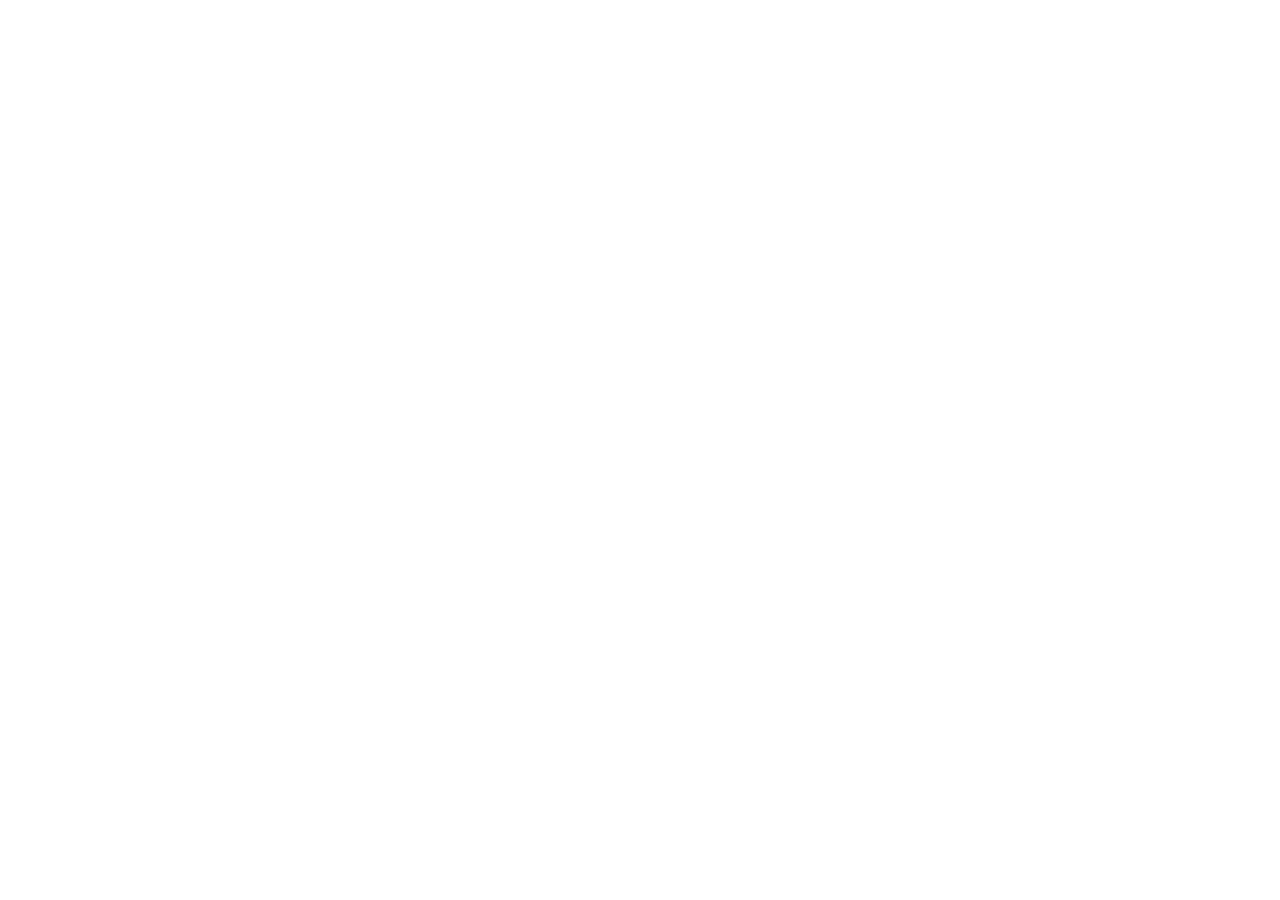
==== index.html @ 5c783e09 "Initial Commit: Create index.html Create index.html  Signed-off-by: Boon Khai Ng <boon.khai.ng@alter" ====
<!DOCTYPE html>
<html lang="en">
<head>
  <meta charset="UTF-8">
  <title>Welcome | Redirecting</title>
  <meta name="robots" content="noindex">
  <script>
    // Wait 1 second, then redirect
    setTimeout(() => {
      window.location.href = "https://ngboonkhai.github.io/web.bit-manipulation-tool";
    }, 1000);
  </script>

   <script async src="https://pagead2.googlesyndication.com/pagead/js/adsbygoogle.js?client=ca-pub-5171079448310757"
     crossorigin="anonymous"></script>


</head>
<body>
  <p>Welcome! Redirecting you to the <a href="https://ngboonkhai.github.io/web.bit-manipulation-tool">Bit Manipulation Tool</a>...</p>
</body>
</html>
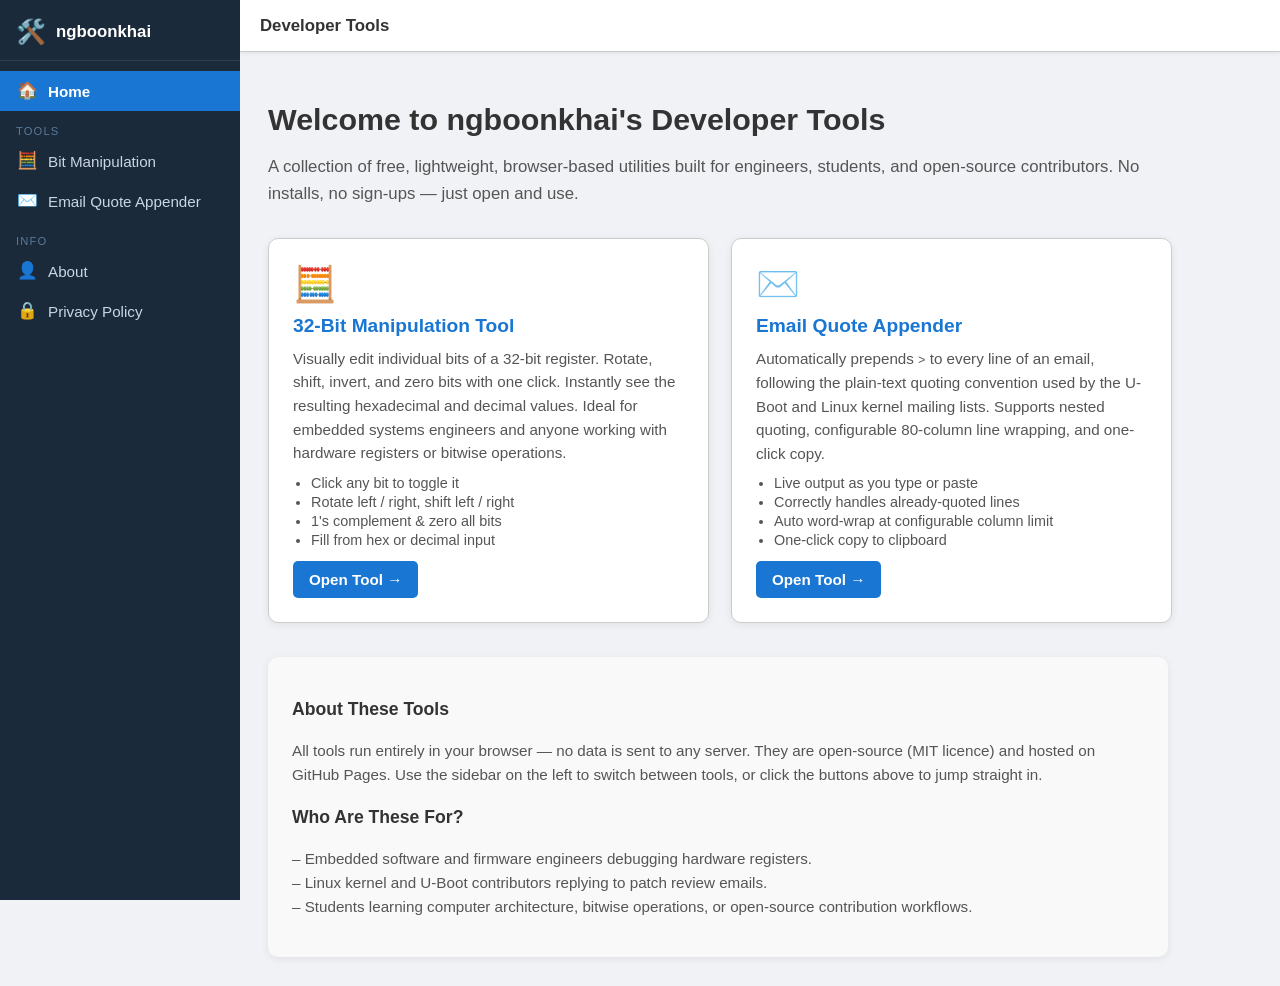
==== commit 10c6c510: "feat: rebuild hub with sidebar nav, submodules, About & Privacy pages - Replace redirect placeholder" ====
--- a/index.html
+++ b/index.html
@@ -1,22 +1,150 @@
+<!--
+  MIT License
+  Copyright (c) 2025 ngboonkhai
+-->
 <!DOCTYPE html>
 <html lang="en">
 <head>
   <meta charset="UTF-8">
-  <title>Welcome | Redirecting</title>
-  <meta name="robots" content="noindex">
-  <script>
-    // Wait 1 second, then redirect
-    setTimeout(() => {
-      window.location.href = "https://ngboonkhai.github.io/web.bit-manipulation-tool";
-    }, 1000);
-  </script>
-
-   <script async src="https://pagead2.googlesyndication.com/pagead/js/adsbygoogle.js?client=ca-pub-5171079448310757"
-     crossorigin="anonymous"></script>
-
-
+  <meta name="viewport" content="width=device-width, initial-scale=1.0">
+  <title>ngboonkhai – Developer Tools</title>
+  <meta name="description" content="Free browser-based developer tools by ngboonkhai — bit manipulation, email quote appender, and more.">
+  <link rel="stylesheet" href="style.css">
+  <script async src="https://pagead2.googlesyndication.com/pagead/js/adsbygoogle.js?client=ca-pub-5171079448310757"
+    crossorigin="anonymous"></script>
 </head>
 <body>
-  <p>Welcome! Redirecting you to the <a href="https://ngboonkhai.github.io/web.bit-manipulation-tool">Bit Manipulation Tool</a>...</p>
+
+  <!-- ── Sidebar ────────────────────────────────────── -->
+  <nav class="sidebar" id="sidebar">
+    <div class="sidebar-header">
+      <span class="sidebar-logo">🛠️</span>
+      <span class="sidebar-title">ngboonkhai</span>
+      <button class="sidebar-close" id="sidebarClose" aria-label="Close menu">✕</button>
+    </div>
+
+    <ul class="nav-list">
+      <li>
+        <a href="#" class="nav-item active" data-view="home">
+          <span class="nav-icon">🏠</span> Home
+        </a>
+      </li>
+      <li class="nav-section-label">Tools</li>
+      <li>
+        <a href="#" class="nav-item" data-view="bit-tool">
+          <span class="nav-icon">🧮</span> Bit Manipulation
+        </a>
+      </li>
+      <li>
+        <a href="#" class="nav-item" data-view="quote-tool">
+          <span class="nav-icon">✉️</span> Email Quote Appender
+        </a>
+      </li>
+      <li class="nav-section-label">Info</li>
+      <li>
+        <a href="about.html" class="nav-item">
+          <span class="nav-icon">👤</span> About
+        </a>
+      </li>
+      <li>
+        <a href="privacy.html" class="nav-item">
+          <span class="nav-icon">🔒</span> Privacy Policy
+        </a>
+      </li>
+    </ul>
+  </nav>
+
+  <!-- ── Overlay (mobile) ───────────────────────────── -->
+  <div class="overlay" id="overlay"></div>
+
+  <!-- ── Main ──────────────────────────────────────── -->
+  <div class="main-wrapper">
+    <header class="topbar">
+      <button class="hamburger" id="hamburger" aria-label="Open menu">☰</button>
+      <span class="topbar-title" id="topbarTitle">Developer Tools</span>
+    </header>
+
+    <!-- Home view -->
+    <main class="content" id="viewHome">
+      <h1>Welcome to ngboonkhai's Developer Tools</h1>
+      <p class="lead">
+        A collection of free, lightweight, browser-based utilities built for
+        engineers, students, and open-source contributors. No installs, no
+        sign-ups — just open and use.
+      </p>
+
+      <div class="tool-cards">
+
+        <div class="tool-card">
+          <div class="tool-card-icon">🧮</div>
+          <h2>32-Bit Manipulation Tool</h2>
+          <p>
+            Visually edit individual bits of a 32-bit register. Rotate, shift,
+            invert, and zero bits with one click. Instantly see the resulting
+            hexadecimal and decimal values. Ideal for embedded systems engineers
+            and anyone working with hardware registers or bitwise operations.
+          </p>
+          <ul>
+            <li>Click any bit to toggle it</li>
+            <li>Rotate left / right, shift left / right</li>
+            <li>1's complement &amp; zero all bits</li>
+            <li>Fill from hex or decimal input</li>
+          </ul>
+          <button class="card-btn" data-view="bit-tool">Open Tool →</button>
+        </div>
+
+        <div class="tool-card">
+          <div class="tool-card-icon">✉️</div>
+          <h2>Email Quote Appender</h2>
+          <p>
+            Automatically prepends <code>&gt;</code> to every line of an email,
+            following the plain-text quoting convention used by the U-Boot and
+            Linux kernel mailing lists. Supports nested quoting, configurable
+            80-column line wrapping, and one-click copy.
+          </p>
+          <ul>
+            <li>Live output as you type or paste</li>
+            <li>Correctly handles already-quoted lines</li>
+            <li>Auto word-wrap at configurable column limit</li>
+            <li>One-click copy to clipboard</li>
+          </ul>
+          <button class="card-btn" data-view="quote-tool">Open Tool →</button>
+        </div>
+
+      </div>
+
+      <div class="tool-info">
+        <h2>About These Tools</h2>
+        <p>
+          All tools run entirely in your browser — no data is sent to any server.
+          They are open-source (MIT licence) and hosted on GitHub Pages.
+          Use the sidebar on the left to switch between tools, or click the
+          buttons above to jump straight in.
+        </p>
+        <h2>Who Are These For?</h2>
+        <p>
+          – Embedded software and firmware engineers debugging hardware registers.<br>
+          – Linux kernel and U-Boot contributors replying to patch review emails.<br>
+          – Students learning computer architecture, bitwise operations, or
+          open-source contribution workflows.
+        </p>
+      </div>
+    </main>
+
+    <!-- Tool iframes (hidden until selected) -->
+    <div class="iframe-view hidden" id="viewBitTool">
+      <iframe src="tools/web.bit-manipulation-tool/index.html"
+              title="32-Bit Manipulation Tool"
+              loading="lazy"></iframe>
+    </div>
+    <div class="iframe-view hidden" id="viewQuoteTool">
+      <iframe src="tools/web.email-quote-appender/index.html"
+              title="Email Quote Appender"
+              loading="lazy"></iframe>
+    </div>
+
+  </div><!-- /.main-wrapper -->
+
+  <script src="script.js"></script>
 </body>
 </html>
--- a/style.css
+++ b/style.css
@@ -0,0 +1,285 @@
+/*
+  MIT License
+  Copyright (c) 2025 ngboonkhai
+*/
+
+:root {
+  --bg-color: #f0f2f5;
+  --text-color: #333;
+  --input-bg: #fff;
+  --input-border: #ccc;
+  --button-bg: #1976d2;
+  --button-hover: #1565c0;
+  --sidebar-bg: #1a2a3a;
+  --sidebar-text: #c9d6e3;
+  --sidebar-hover: #243447;
+  --sidebar-active: #1976d2;
+  --sidebar-width: 240px;
+  --topbar-height: 52px;
+}
+
+*, *::before, *::after { box-sizing: border-box; }
+
+body {
+  margin: 0;
+  font-family: Arial, sans-serif;
+  background-color: var(--bg-color);
+  color: var(--text-color);
+  display: flex;
+}
+
+/* ── Sidebar ─────────────────────────────────────── */
+.sidebar {
+  position: fixed;
+  top: 0; left: 0;
+  width: var(--sidebar-width);
+  height: 100vh;
+  background: var(--sidebar-bg);
+  display: flex;
+  flex-direction: column;
+  z-index: 200;
+  transition: transform 0.25s ease;
+}
+
+.sidebar-header {
+  display: flex;
+  align-items: center;
+  gap: 10px;
+  padding: 18px 16px 14px;
+  border-bottom: 1px solid #2e3f52;
+}
+
+.sidebar-logo { font-size: 1.5em; }
+
+.sidebar-title {
+  color: #fff;
+  font-size: 1.05em;
+  font-weight: bold;
+  flex: 1;
+}
+
+.sidebar-close {
+  display: none;
+  background: none;
+  border: none;
+  color: var(--sidebar-text);
+  font-size: 1.1em;
+  cursor: pointer;
+  padding: 2px 6px;
+}
+
+.nav-list {
+  list-style: none;
+  margin: 10px 0 0;
+  padding: 0;
+  flex: 1;
+  overflow-y: auto;
+}
+
+.nav-section-label {
+  font-size: 0.7em;
+  text-transform: uppercase;
+  letter-spacing: 0.1em;
+  color: #5a7a9a;
+  padding: 14px 16px 4px;
+}
+
+.nav-item {
+  display: flex;
+  align-items: center;
+  gap: 10px;
+  padding: 10px 16px;
+  color: var(--sidebar-text);
+  text-decoration: none;
+  border-radius: 0;
+  font-size: 0.95em;
+  transition: background 0.15s, color 0.15s;
+  cursor: pointer;
+}
+
+.nav-item:hover { background: var(--sidebar-hover); color: #fff; }
+.nav-item.active { background: var(--sidebar-active); color: #fff; font-weight: bold; }
+.nav-icon { font-size: 1.1em; width: 22px; text-align: center; }
+
+/* ── Overlay (mobile) ─────────────────────────────── */
+.overlay {
+  display: none;
+  position: fixed;
+  inset: 0;
+  background: rgba(0,0,0,0.5);
+  z-index: 150;
+}
+.overlay.visible { display: block; }
+
+/* ── Main wrapper ─────────────────────────────────── */
+.main-wrapper {
+  margin-left: var(--sidebar-width);
+  flex: 1;
+  min-height: 100vh;
+  display: flex;
+  flex-direction: column;
+}
+
+/* ── Topbar ───────────────────────────────────────── */
+.topbar {
+  position: sticky;
+  top: 0;
+  height: var(--topbar-height);
+  background: #fff;
+  border-bottom: 1px solid var(--input-border);
+  display: flex;
+  align-items: center;
+  gap: 14px;
+  padding: 0 20px;
+  z-index: 100;
+  box-shadow: 0 1px 4px rgba(0,0,0,0.08);
+}
+
+.hamburger {
+  display: none;
+  background: none;
+  border: none;
+  font-size: 1.4em;
+  cursor: pointer;
+  color: var(--text-color);
+  padding: 4px 6px;
+}
+
+.topbar-title {
+  font-size: 1.05em;
+  font-weight: bold;
+  color: var(--text-color);
+}
+
+/* ── Home content ─────────────────────────────────── */
+.content {
+  padding: 30px 28px;
+  max-width: 960px;
+}
+
+.content h1 {
+  font-size: 1.9em;
+  margin-bottom: 10px;
+}
+
+.lead {
+  font-size: 1.05em;
+  color: #555;
+  margin-bottom: 30px;
+  line-height: 1.6;
+}
+
+.tool-cards {
+  display: grid;
+  grid-template-columns: repeat(auto-fit, minmax(320px, 1fr));
+  gap: 22px;
+  margin-bottom: 34px;
+}
+
+.tool-card {
+  background: #fff;
+  border: 1px solid var(--input-border);
+  border-radius: 10px;
+  padding: 24px;
+  box-shadow: 0 2px 8px rgba(0,0,0,0.07);
+  display: flex;
+  flex-direction: column;
+  gap: 10px;
+}
+
+.tool-card-icon { font-size: 2.2em; }
+
+.tool-card h2 {
+  margin: 0;
+  font-size: 1.2em;
+  color: var(--button-bg);
+}
+
+.tool-card p {
+  margin: 0;
+  font-size: 0.95em;
+  color: #555;
+  line-height: 1.55;
+}
+
+.tool-card ul {
+  margin: 0;
+  padding-left: 18px;
+  font-size: 0.9em;
+  color: #555;
+}
+
+.tool-card ul li { margin-bottom: 3px; }
+
+.card-btn {
+  margin-top: auto;
+  padding: 10px 16px;
+  background: var(--button-bg);
+  color: #fff;
+  border: none;
+  border-radius: 5px;
+  cursor: pointer;
+  font-size: 0.95em;
+  font-weight: bold;
+  transition: background 0.2s;
+  align-self: flex-start;
+}
+
+.card-btn:hover { background: var(--button-hover); }
+
+.tool-info {
+  max-width: 900px;
+  padding: 22px 24px;
+  background: #f9f9f9;
+  border-radius: 10px;
+  line-height: 1.6;
+  box-shadow: 0 2px 8px rgba(0,0,0,0.07);
+}
+
+.tool-info h2 { margin-top: 16px; color: #333; font-size: 1.1em; }
+.tool-info p  { font-size: 0.95em; color: #555; }
+
+/* ── iframe view ──────────────────────────────────── */
+.iframe-view {
+  flex: 1;
+  display: flex;
+  flex-direction: column;
+}
+
+.iframe-view iframe {
+  flex: 1;
+  width: 100%;
+  height: calc(100vh - var(--topbar-height));
+  border: none;
+}
+
+.hidden { display: none !important; }
+
+/* ── About / Privacy shared content ──────────────── */
+.page-content {
+  padding: 30px 28px;
+  max-width: 760px;
+}
+
+.page-content h1 { font-size: 1.8em; margin-bottom: 16px; }
+.page-content h2 { margin-top: 24px; font-size: 1.1em; color: #333; }
+.page-content p, .page-content ul { font-size: 0.97em; color: #555; line-height: 1.65; }
+.page-content ul { padding-left: 20px; }
+.page-content a { color: var(--button-bg); }
+
+/* ── Responsive ───────────────────────────────────── */
+@media (max-width: 768px) {
+  .sidebar {
+    transform: translateX(-100%);
+  }
+  .sidebar.open {
+    transform: translateX(0);
+  }
+  .sidebar-close { display: block; }
+  .main-wrapper  { margin-left: 0; }
+  .hamburger     { display: block; }
+  .content       { padding: 20px 16px; }
+  .content h1    { font-size: 1.5em; }
+  .tool-cards    { grid-template-columns: 1fr; }
+  .page-content  { padding: 20px 16px; }
+}
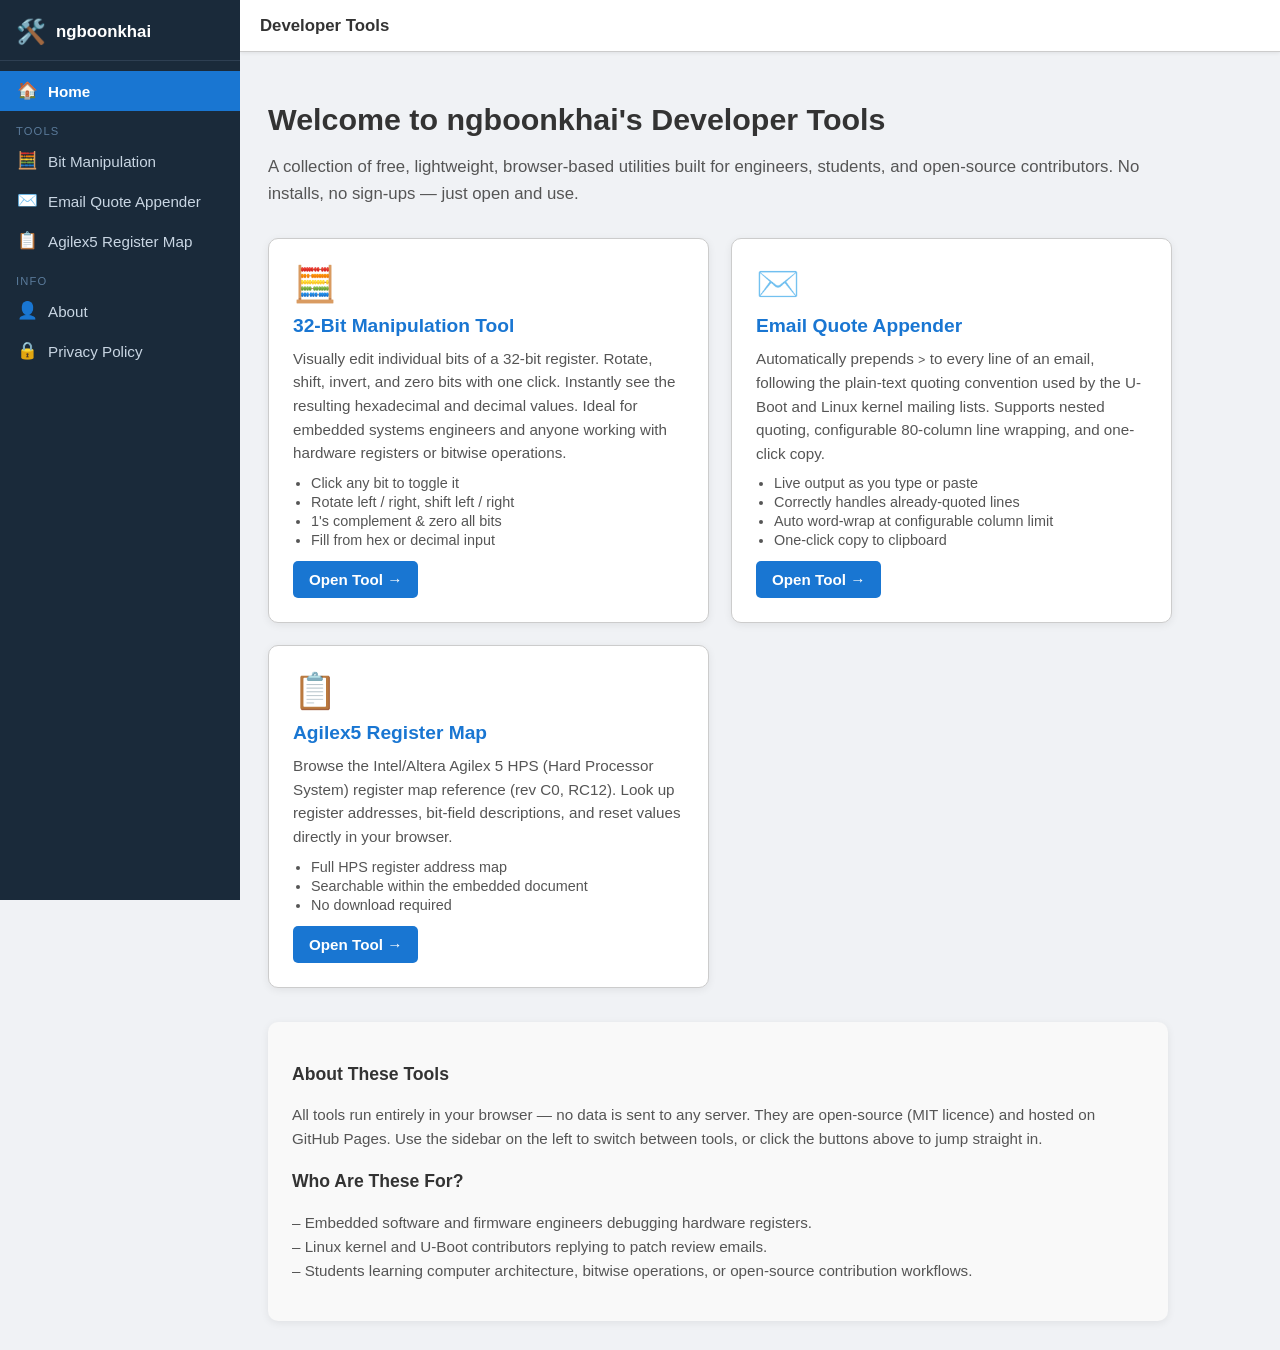
==== commit 8c59d592: "Add Agilex5 Register Map tool to sidebar Add a new sidebar entry and home page card that embeds the " ====
--- a/index.html
+++ b/index.html
@@ -38,6 +38,11 @@
       <li>
         <a href="#" class="nav-item" data-view="quote-tool">
           <span class="nav-icon">✉️</span> Email Quote Appender
+        </a>
+      </li>
+      <li>
+        <a href="#" class="nav-item" data-view="regmap-tool">
+          <span class="nav-icon">📋</span> Agilex5 Register Map
         </a>
       </li>
       <li class="nav-section-label">Info</li>
@@ -111,6 +116,23 @@
           <button class="card-btn" data-view="quote-tool">Open Tool →</button>
         </div>
 
+        <div class="tool-card">
+          <div class="tool-card-icon">📋</div>
+          <h2>Agilex5 Register Map</h2>
+          <p>
+            Browse the Intel/Altera Agilex 5 HPS (Hard Processor System)
+            register map reference (rev C0, RC12). Look up register
+            addresses, bit-field descriptions, and reset values directly in
+            your browser.
+          </p>
+          <ul>
+            <li>Full HPS register address map</li>
+            <li>Searchable within the embedded document</li>
+            <li>No download required</li>
+          </ul>
+          <button class="card-btn" data-view="regmap-tool">Open Tool →</button>
+        </div>
+
       </div>
 
       <div class="tool-info">
@@ -142,6 +164,11 @@
               title="Email Quote Appender"
               loading="lazy"></iframe>
     </div>
+    <div class="iframe-view hidden" id="viewRegmapTool">
+      <iframe src="tools/register_map/Altera/Agilex5/HPS_Reg_Map.AG5.revC0.RC12.html"
+              title="Agilex5 Register Map"
+              loading="lazy"></iframe>
+    </div>
 
   </div><!-- /.main-wrapper -->
 
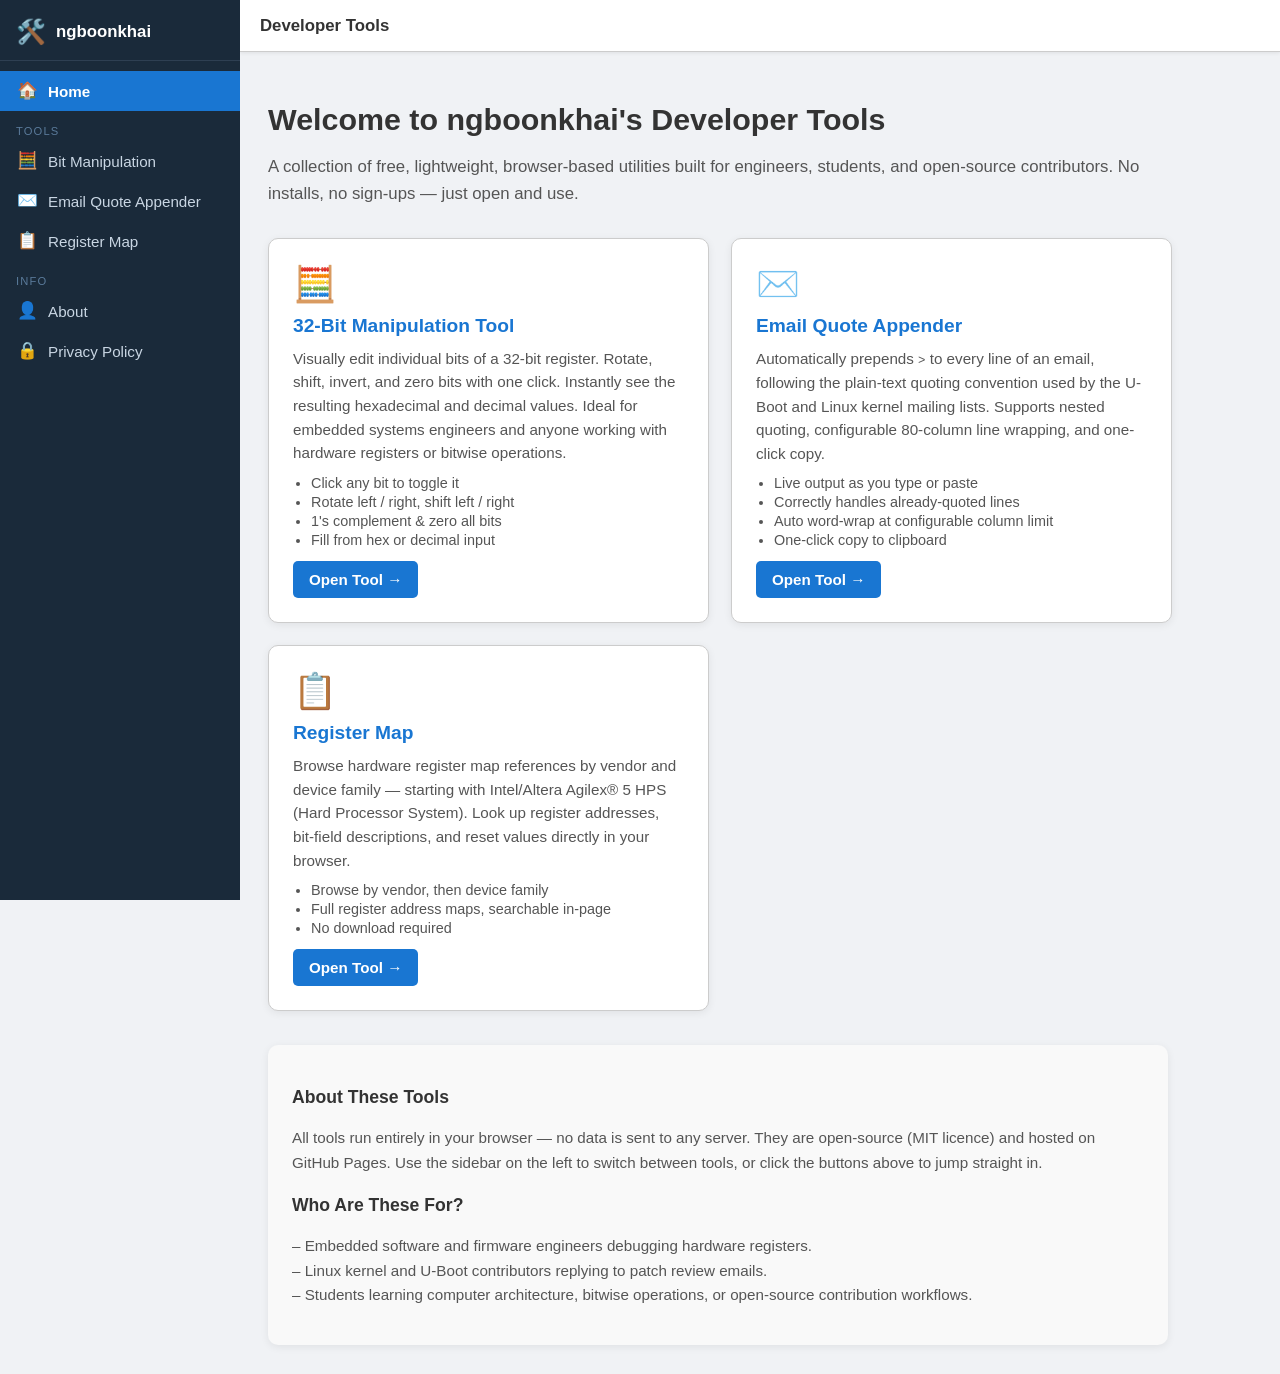
==== commit afb8cb99: "Restructure Register Map into vendor/device browser Replace the single flat "Agilex5 Register Map" l" ====
--- a/index.html
+++ b/index.html
@@ -41,8 +41,8 @@
         </a>
       </li>
       <li>
-        <a href="#" class="nav-item" data-view="regmap-tool">
-          <span class="nav-icon">📋</span> Agilex5 Register Map
+        <a href="#" class="nav-item" data-view="regmap-browse">
+          <span class="nav-icon">📋</span> Register Map
         </a>
       </li>
       <li class="nav-section-label">Info</li>
@@ -118,19 +118,19 @@
 
         <div class="tool-card">
           <div class="tool-card-icon">📋</div>
-          <h2>Agilex5 Register Map</h2>
+          <h2>Register Map</h2>
           <p>
-            Browse the Intel/Altera Agilex 5 HPS (Hard Processor System)
-            register map reference (rev C0, RC12). Look up register
-            addresses, bit-field descriptions, and reset values directly in
-            your browser.
+            Browse hardware register map references by vendor and device
+            family — starting with Intel/Altera Agilex® 5 HPS (Hard Processor
+            System). Look up register addresses, bit-field descriptions, and
+            reset values directly in your browser.
           </p>
           <ul>
-            <li>Full HPS register address map</li>
-            <li>Searchable within the embedded document</li>
+            <li>Browse by vendor, then device family</li>
+            <li>Full register address maps, searchable in-page</li>
             <li>No download required</li>
           </ul>
-          <button class="card-btn" data-view="regmap-tool">Open Tool →</button>
+          <button class="card-btn" data-view="regmap-browse">Open Tool →</button>
         </div>
 
       </div>
@@ -153,6 +153,16 @@
       </div>
     </main>
 
+    <!-- Register Map browse view (vendor → device picker) -->
+    <main class="content hidden" id="viewRegmapBrowse">
+      <nav class="breadcrumb" id="regmapBreadcrumb" aria-label="Breadcrumb"></nav>
+      <h1 id="regmapBrowseTitle">Register Map</h1>
+      <p class="lead" id="regmapBrowseLead">
+        Choose a vendor to browse its available register map references.
+      </p>
+      <div class="tool-cards" id="regmapCards"></div>
+    </main>
+
     <!-- Tool iframes (hidden until selected) -->
     <div class="iframe-view hidden" id="viewBitTool">
       <iframe src="tools/web.bit-manipulation-tool/index.html"
@@ -164,10 +174,13 @@
               title="Email Quote Appender"
               loading="lazy"></iframe>
     </div>
-    <div class="iframe-view hidden" id="viewRegmapTool">
-      <iframe src="tools/register_map/Altera/Agilex5/HPS_Reg_Map.AG5.revC0.RC12.html"
-              title="Agilex5 Register Map"
-              loading="lazy"></iframe>
+    <div class="iframe-view hidden" id="viewRegmapFrame">
+      <div class="iframe-toolbar">
+        <button type="button" class="back-btn" id="regmapBackBtn">← Back to Register Map</button>
+        <a href="#" id="regmapNewTabLink" target="_blank" rel="noopener" class="new-tab-link">Open in new tab ↗</a>
+      </div>
+      <div class="iframe-loading" id="regmapLoading">Loading register map… this file is large and may take a moment.</div>
+      <iframe id="regmapIframe" title="Register Map" loading="eager"></iframe>
     </div>
 
   </div><!-- /.main-wrapper -->
--- a/style.css
+++ b/style.css
@@ -239,11 +239,29 @@
 .tool-info h2 { margin-top: 16px; color: #333; font-size: 1.1em; }
 .tool-info p  { font-size: 0.95em; color: #555; }
 
+/* ── Register Map breadcrumb ──────────────────────── */
+.breadcrumb {
+  font-size: 0.9em;
+  color: #666;
+  margin-bottom: 12px;
+}
+
+.breadcrumb a {
+  color: var(--button-bg);
+  text-decoration: none;
+  cursor: pointer;
+}
+
+.breadcrumb a:hover { text-decoration: underline; }
+
+.breadcrumb .sep { margin: 0 6px; color: #999; }
+
 /* ── iframe view ──────────────────────────────────── */
 .iframe-view {
   flex: 1;
   display: flex;
   flex-direction: column;
+  position: relative;
 }
 
 .iframe-view iframe {
@@ -252,6 +270,48 @@
   height: calc(100vh - var(--topbar-height));
   border: none;
 }
+
+.iframe-toolbar {
+  display: flex;
+  align-items: center;
+  justify-content: space-between;
+  gap: 12px;
+  padding: 8px 16px;
+  background: #f5f5f5;
+  border-bottom: 1px solid var(--input-border);
+}
+
+.back-btn {
+  background: none;
+  border: none;
+  color: var(--button-bg);
+  font-size: 0.95em;
+  font-weight: bold;
+  cursor: pointer;
+  padding: 4px 0;
+}
+
+.back-btn:hover { text-decoration: underline; }
+
+.new-tab-link {
+  font-size: 0.9em;
+  color: var(--button-bg);
+  text-decoration: none;
+}
+
+.new-tab-link:hover { text-decoration: underline; }
+
+.iframe-loading {
+  position: absolute;
+  top: 50%;
+  left: 50%;
+  transform: translate(-50%, -50%);
+  color: #777;
+  font-size: 0.95em;
+  text-align: center;
+  padding: 20px;
+}
+
 
 .hidden { display: none !important; }
 
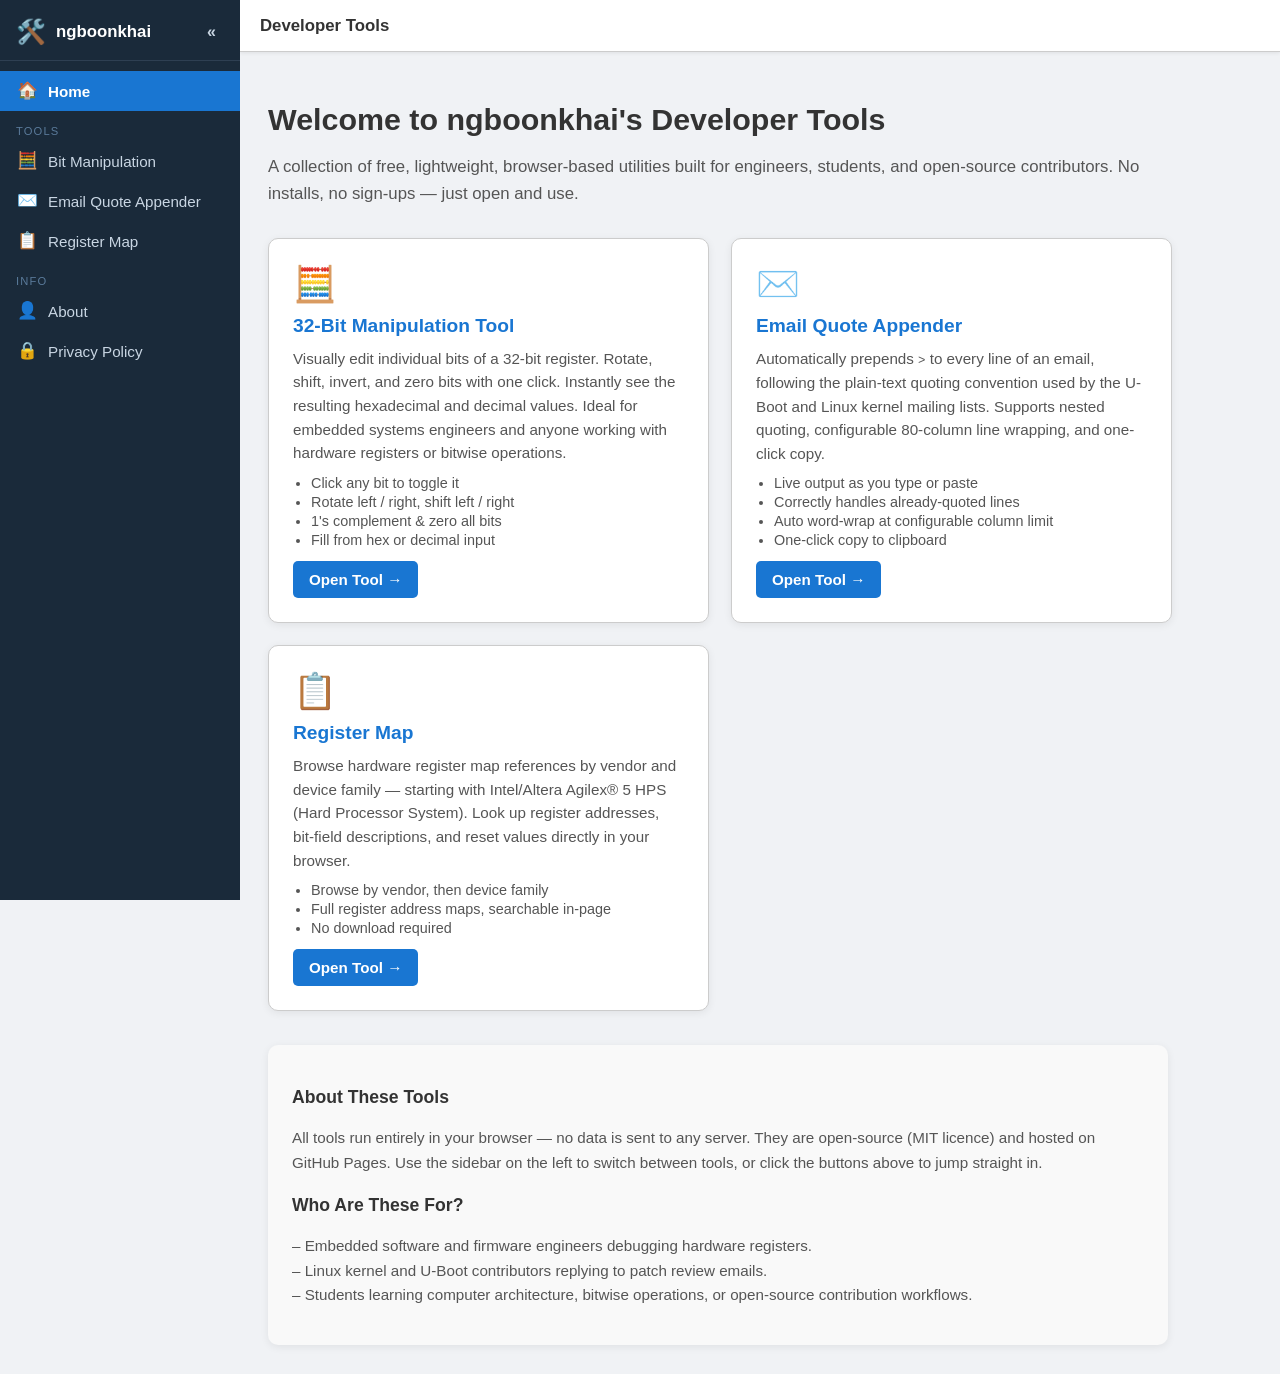
==== commit 60fb92d5: "Add collapsible icons-only sidebar mode Add a «/» collapse button in the sidebar header that shrinks" ====
--- a/index.html
+++ b/index.html
@@ -20,40 +20,41 @@
     <div class="sidebar-header">
       <span class="sidebar-logo">🛠️</span>
       <span class="sidebar-title">ngboonkhai</span>
+      <button class="sidebar-collapse" id="sidebarCollapse" aria-label="Collapse menu" title="Collapse menu">«</button>
       <button class="sidebar-close" id="sidebarClose" aria-label="Close menu">✕</button>
     </div>
 
     <ul class="nav-list">
       <li>
-        <a href="#" class="nav-item active" data-view="home">
-          <span class="nav-icon">🏠</span> Home
+        <a href="#" class="nav-item active" data-view="home" title="Home">
+          <span class="nav-icon">🏠</span><span class="nav-label"> Home</span>
         </a>
       </li>
       <li class="nav-section-label">Tools</li>
       <li>
-        <a href="#" class="nav-item" data-view="bit-tool">
-          <span class="nav-icon">🧮</span> Bit Manipulation
-        </a>
-      </li>
-      <li>
-        <a href="#" class="nav-item" data-view="quote-tool">
-          <span class="nav-icon">✉️</span> Email Quote Appender
-        </a>
-      </li>
-      <li>
-        <a href="#" class="nav-item" data-view="regmap-browse">
-          <span class="nav-icon">📋</span> Register Map
+        <a href="#" class="nav-item" data-view="bit-tool" title="Bit Manipulation">
+          <span class="nav-icon">🧮</span><span class="nav-label"> Bit Manipulation</span>
+        </a>
+      </li>
+      <li>
+        <a href="#" class="nav-item" data-view="quote-tool" title="Email Quote Appender">
+          <span class="nav-icon">✉️</span><span class="nav-label"> Email Quote Appender</span>
+        </a>
+      </li>
+      <li>
+        <a href="#" class="nav-item" data-view="regmap-browse" title="Register Map">
+          <span class="nav-icon">📋</span><span class="nav-label"> Register Map</span>
         </a>
       </li>
       <li class="nav-section-label">Info</li>
       <li>
-        <a href="about.html" class="nav-item">
-          <span class="nav-icon">👤</span> About
-        </a>
-      </li>
-      <li>
-        <a href="privacy.html" class="nav-item">
-          <span class="nav-icon">🔒</span> Privacy Policy
+        <a href="about.html" class="nav-item" title="About">
+          <span class="nav-icon">👤</span><span class="nav-label"> About</span>
+        </a>
+      </li>
+      <li>
+        <a href="privacy.html" class="nav-item" title="Privacy Policy">
+          <span class="nav-icon">🔒</span><span class="nav-label"> Privacy Policy</span>
         </a>
       </li>
     </ul>
@@ -161,6 +162,17 @@
         Choose a vendor to browse its available register map references.
       </p>
       <div class="tool-cards" id="regmapCards"></div>
+      <p class="disclaimer">
+        <strong>Disclaimer:</strong> Register map data shown here is sourced
+        from each vendor's official documentation and is provided as-is for
+        convenience only. We take no responsibility for the accuracy,
+        completeness, or currency of this data — you are solely responsible
+        for verifying it against the official source before relying on it.
+        For the Agilex® 5 HPS register map, the original document is
+        published by Altera at
+        <a href="https://docs.altera.com/v/u/resources/775831/agilextm-5-hps-register-map" target="_blank" rel="noopener">
+          docs.altera.com</a>, where you can also download it directly.
+      </p>
     </main>
 
     <!-- Tool iframes (hidden until selected) -->
@@ -177,6 +189,10 @@
     <div class="iframe-view hidden" id="viewRegmapFrame">
       <div class="iframe-toolbar">
         <button type="button" class="back-btn" id="regmapBackBtn">← Back to Register Map</button>
+        <span class="iframe-toolbar-disclaimer">
+          Data provided as-is, no responsibility taken — see
+          <a href="#" id="regmapSourceLink" target="_blank" rel="noopener">official source</a>.
+        </span>
         <a href="#" id="regmapNewTabLink" target="_blank" rel="noopener" class="new-tab-link">Open in new tab ↗</a>
       </div>
       <div class="iframe-loading" id="regmapLoading">Loading register map… this file is large and may take a moment.</div>
--- a/style.css
+++ b/style.css
@@ -15,6 +15,7 @@
   --sidebar-hover: #243447;
   --sidebar-active: #1976d2;
   --sidebar-width: 240px;
+  --sidebar-collapsed-width: 68px;
   --topbar-height: 52px;
 }
 
@@ -38,7 +39,7 @@
   display: flex;
   flex-direction: column;
   z-index: 200;
-  transition: transform 0.25s ease;
+  transition: transform 0.25s ease, width 0.2s ease;
 }
 
 .sidebar-header {
@@ -67,6 +68,19 @@
   cursor: pointer;
   padding: 2px 6px;
 }
+
+.sidebar-collapse {
+  background: none;
+  border: none;
+  color: var(--sidebar-text);
+  font-size: 1em;
+  font-weight: bold;
+  cursor: pointer;
+  padding: 2px 8px;
+  border-radius: 4px;
+}
+
+.sidebar-collapse:hover { background: var(--sidebar-hover); color: #fff; }
 
 .nav-list {
   list-style: none;
@@ -82,6 +96,7 @@
   letter-spacing: 0.1em;
   color: #5a7a9a;
   padding: 14px 16px 4px;
+  white-space: nowrap;
 }
 
 .nav-item {
@@ -95,11 +110,36 @@
   font-size: 0.95em;
   transition: background 0.15s, color 0.15s;
   cursor: pointer;
+  white-space: nowrap;
 }
 
 .nav-item:hover { background: var(--sidebar-hover); color: #fff; }
 .nav-item.active { background: var(--sidebar-active); color: #fff; font-weight: bold; }
-.nav-icon { font-size: 1.1em; width: 22px; text-align: center; }
+.nav-icon { font-size: 1.1em; width: 22px; text-align: center; flex-shrink: 0; }
+
+/* ── Collapsed sidebar (icons only) ──────────────────── */
+body.sidebar-collapsed .sidebar { width: var(--sidebar-collapsed-width); }
+body.sidebar-collapsed .main-wrapper { margin-left: var(--sidebar-collapsed-width); }
+body.sidebar-collapsed .sidebar-title,
+body.sidebar-collapsed .nav-label,
+body.sidebar-collapsed .nav-section-label { display: none; }
+body.sidebar-collapsed .sidebar-header {
+  flex-direction: column;
+  gap: 8px;
+  padding: 16px 4px;
+}
+body.sidebar-collapsed .nav-item { justify-content: center; padding: 10px 4px; }
+
+@media (max-width: 768px) {
+  .sidebar-collapse { display: none; }
+  body.sidebar-collapsed .sidebar { width: var(--sidebar-width); }
+  body.sidebar-collapsed .main-wrapper { margin-left: 0; }
+  body.sidebar-collapsed .sidebar-title,
+  body.sidebar-collapsed .nav-label,
+  body.sidebar-collapsed .nav-section-label { display: block; }
+  body.sidebar-collapsed .sidebar-header { flex-direction: row; padding: 18px 16px 14px; }
+  body.sidebar-collapsed .nav-item { justify-content: flex-start; padding: 10px 16px; }
+}
 
 /* ── Overlay (mobile) ─────────────────────────────── */
 .overlay {
@@ -118,6 +158,7 @@
   min-height: 100vh;
   display: flex;
   flex-direction: column;
+  transition: margin-left 0.2s ease;
 }
 
 /* ── Topbar ───────────────────────────────────────── */
@@ -300,6 +341,30 @@
 }
 
 .new-tab-link:hover { text-decoration: underline; }
+
+.iframe-toolbar-disclaimer {
+  font-size: 0.82em;
+  color: #777;
+  flex: 1;
+  text-align: center;
+}
+
+.iframe-toolbar-disclaimer a {
+  color: var(--button-bg);
+}
+
+.disclaimer {
+  font-size: 0.85em;
+  color: #777;
+  background: #f9f9f9;
+  border: 1px solid var(--input-border);
+  border-radius: 8px;
+  padding: 14px 18px;
+  line-height: 1.6;
+  max-width: 760px;
+}
+
+.disclaimer a { color: var(--button-bg); }
 
 .iframe-loading {
   position: absolute;
@@ -342,4 +407,13 @@
   .content h1    { font-size: 1.5em; }
   .tool-cards    { grid-template-columns: 1fr; }
   .page-content  { padding: 20px 16px; }
-}
+  .iframe-toolbar {
+    flex-wrap: wrap;
+    justify-content: flex-start;
+  }
+  .iframe-toolbar-disclaimer {
+    order: 3;
+    text-align: left;
+    flex: 1 0 100%;
+  }
+}
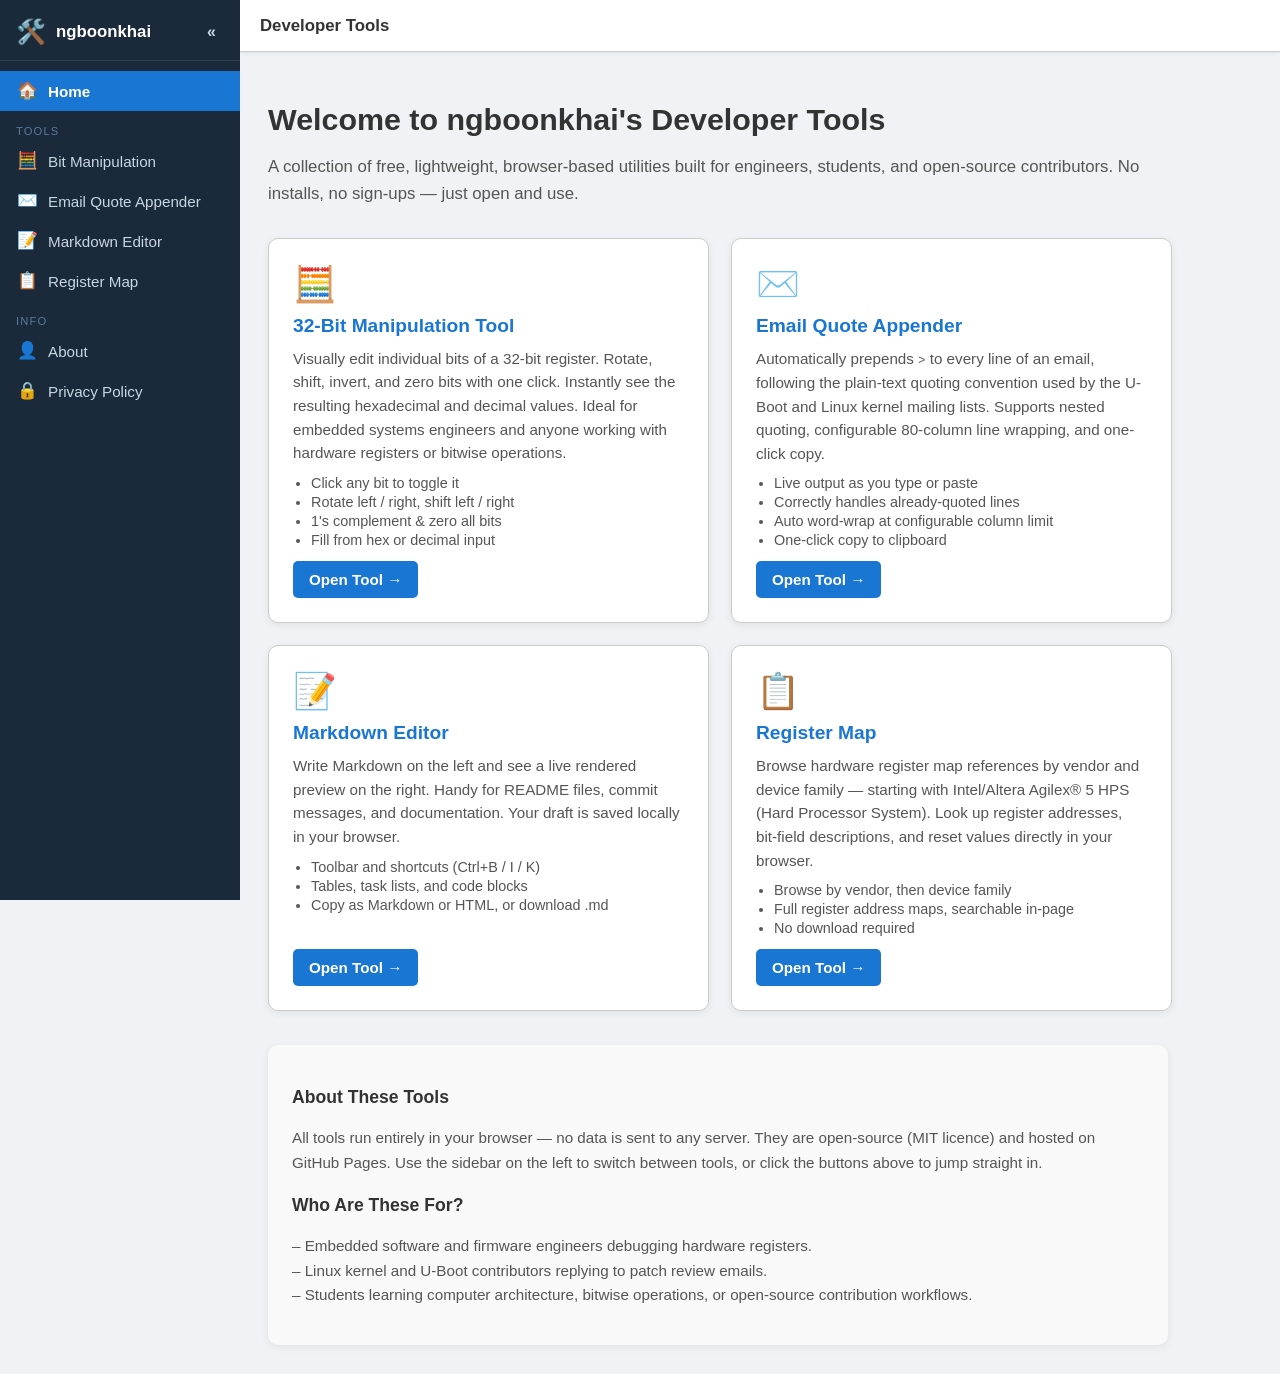
==== commit b9c4b556: "Add Markdown Editor tool Add a browser-based Markdown editor with live preview as a new tool in the " ====
--- a/index.html
+++ b/index.html
@@ -8,7 +8,7 @@
   <meta charset="UTF-8">
   <meta name="viewport" content="width=device-width, initial-scale=1.0">
   <title>ngboonkhai – Developer Tools</title>
-  <meta name="description" content="Free browser-based developer tools by ngboonkhai — bit manipulation, email quote appender, and more.">
+  <meta name="description" content="Free browser-based developer tools by ngboonkhai — bit manipulation, email quote appender, Markdown editor, and more.">
   <link rel="stylesheet" href="style.css">
   <script async src="https://pagead2.googlesyndication.com/pagead/js/adsbygoogle.js?client=ca-pub-5171079448310757"
     crossorigin="anonymous"></script>
@@ -39,6 +39,11 @@
       <li>
         <a href="#" class="nav-item" data-view="quote-tool" title="Email Quote Appender">
           <span class="nav-icon">✉️</span><span class="nav-label"> Email Quote Appender</span>
+        </a>
+      </li>
+      <li>
+        <a href="#" class="nav-item" data-view="markdown-tool" title="Markdown Editor">
+          <span class="nav-icon">📝</span><span class="nav-label"> Markdown Editor</span>
         </a>
       </li>
       <li>
@@ -115,6 +120,22 @@
             <li>One-click copy to clipboard</li>
           </ul>
           <button class="card-btn" data-view="quote-tool">Open Tool →</button>
+        </div>
+
+        <div class="tool-card">
+          <div class="tool-card-icon">📝</div>
+          <h2>Markdown Editor</h2>
+          <p>
+            Write Markdown on the left and see a live rendered preview on the
+            right. Handy for README files, commit messages, and documentation.
+            Your draft is saved locally in your browser.
+          </p>
+          <ul>
+            <li>Toolbar and shortcuts (Ctrl+B / I / K)</li>
+            <li>Tables, task lists, and code blocks</li>
+            <li>Copy as Markdown or HTML, or download .md</li>
+          </ul>
+          <button class="card-btn" data-view="markdown-tool">Open Tool →</button>
         </div>
 
         <div class="tool-card">
@@ -186,6 +207,11 @@
               title="Email Quote Appender"
               loading="lazy"></iframe>
     </div>
+    <div class="iframe-view hidden" id="viewMarkdownTool">
+      <iframe src="tools/markdown-editor/index.html"
+              title="Markdown Editor"
+              loading="lazy"></iframe>
+    </div>
     <div class="iframe-view hidden" id="viewRegmapFrame">
       <div class="iframe-toolbar">
         <button type="button" class="back-btn" id="regmapBackBtn">← Back to Register Map</button>
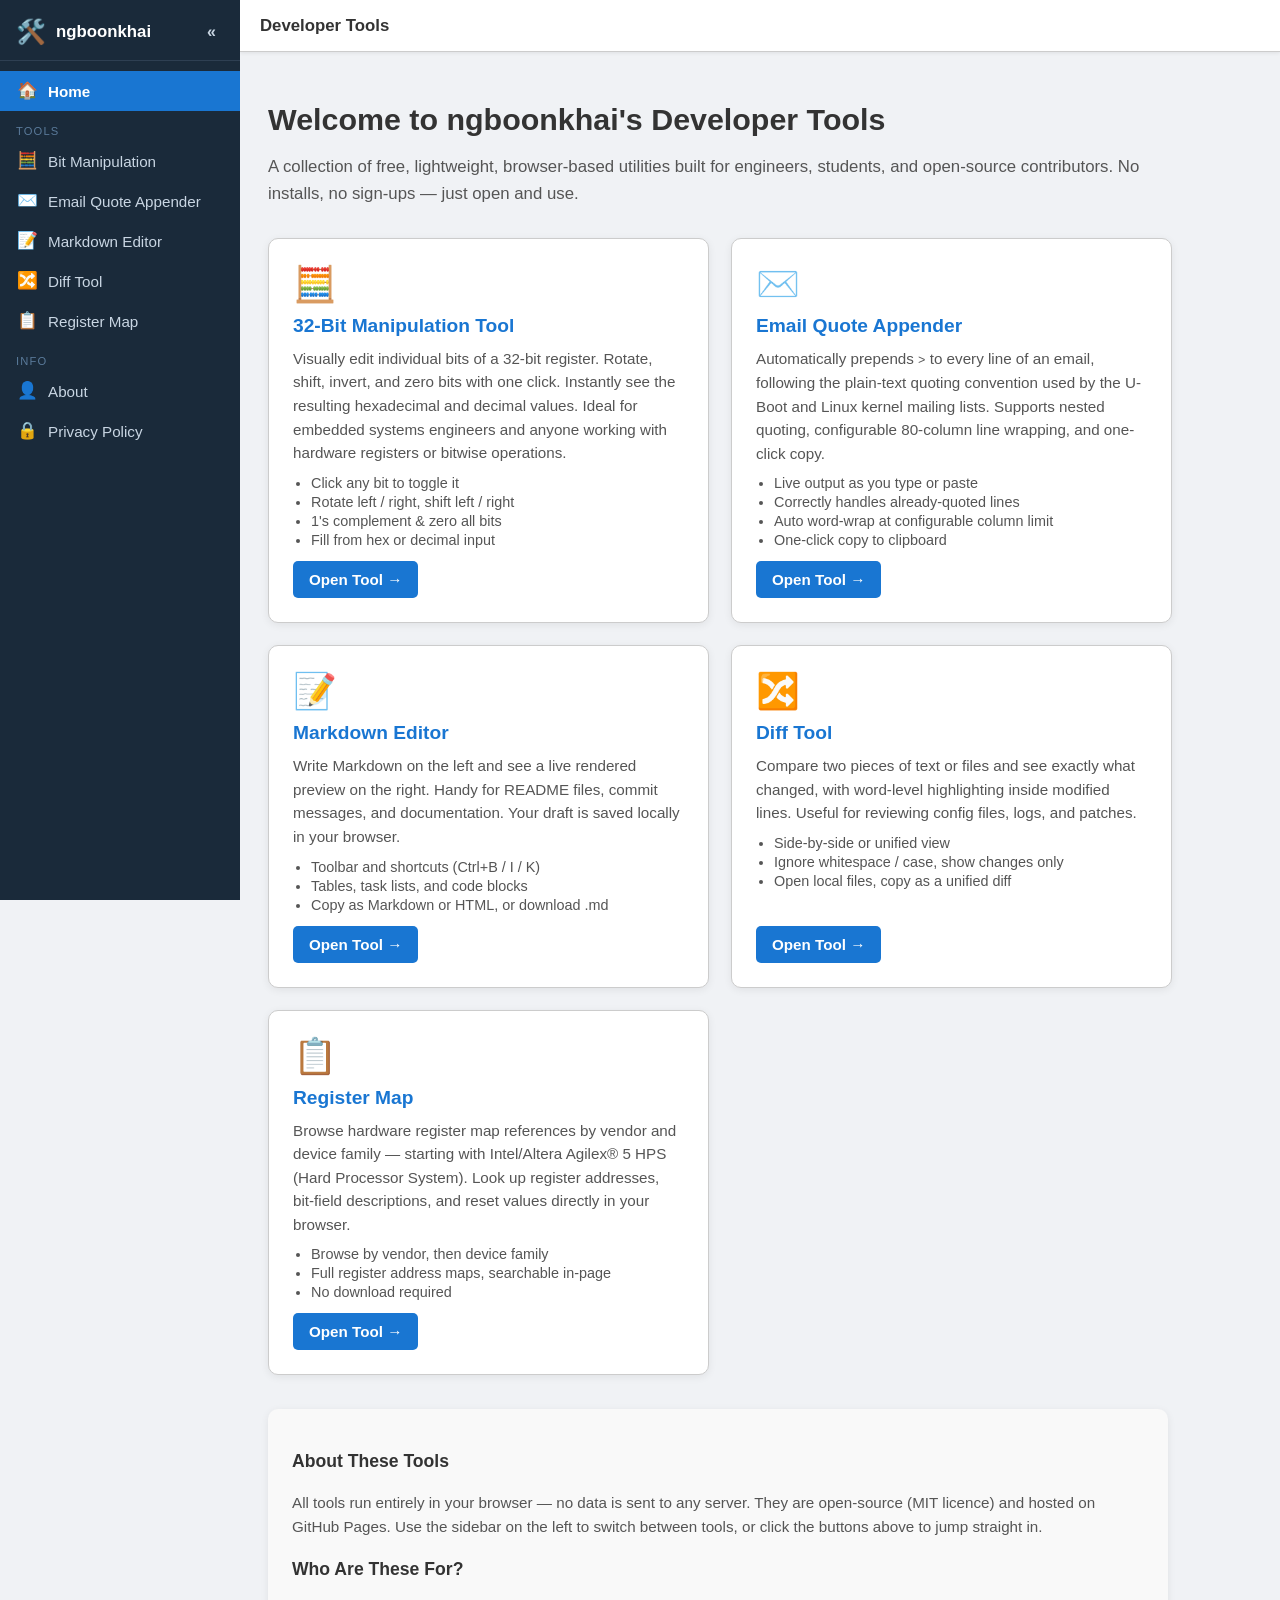
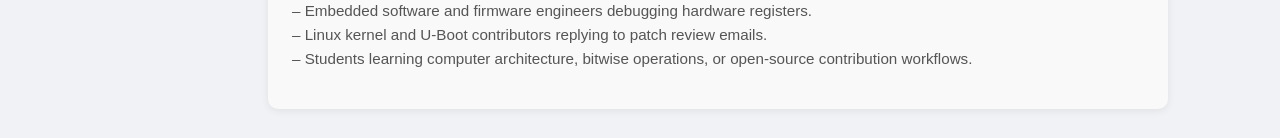
==== commit 7cd51cdc: "Add Diff Tool Add a browser-based text diff tool as a new tool in the sidebar and on the home page. " ====
--- a/index.html
+++ b/index.html
@@ -8,7 +8,7 @@
   <meta charset="UTF-8">
   <meta name="viewport" content="width=device-width, initial-scale=1.0">
   <title>ngboonkhai – Developer Tools</title>
-  <meta name="description" content="Free browser-based developer tools by ngboonkhai — bit manipulation, email quote appender, Markdown editor, and more.">
+  <meta name="description" content="Free browser-based developer tools by ngboonkhai — bit manipulation, email quote appender, Markdown editor, diff tool, and more.">
   <link rel="stylesheet" href="style.css">
   <script async src="https://pagead2.googlesyndication.com/pagead/js/adsbygoogle.js?client=ca-pub-5171079448310757"
     crossorigin="anonymous"></script>
@@ -44,6 +44,11 @@
       <li>
         <a href="#" class="nav-item" data-view="markdown-tool" title="Markdown Editor">
           <span class="nav-icon">📝</span><span class="nav-label"> Markdown Editor</span>
+        </a>
+      </li>
+      <li>
+        <a href="#" class="nav-item" data-view="diff-tool" title="Diff Tool">
+          <span class="nav-icon">🔀</span><span class="nav-label"> Diff Tool</span>
         </a>
       </li>
       <li>
@@ -136,6 +141,22 @@
             <li>Copy as Markdown or HTML, or download .md</li>
           </ul>
           <button class="card-btn" data-view="markdown-tool">Open Tool →</button>
+        </div>
+
+        <div class="tool-card">
+          <div class="tool-card-icon">🔀</div>
+          <h2>Diff Tool</h2>
+          <p>
+            Compare two pieces of text or files and see exactly what changed,
+            with word-level highlighting inside modified lines. Useful for
+            reviewing config files, logs, and patches.
+          </p>
+          <ul>
+            <li>Side-by-side or unified view</li>
+            <li>Ignore whitespace / case, show changes only</li>
+            <li>Open local files, copy as a unified diff</li>
+          </ul>
+          <button class="card-btn" data-view="diff-tool">Open Tool →</button>
         </div>
 
         <div class="tool-card">
@@ -212,6 +233,11 @@
               title="Markdown Editor"
               loading="lazy"></iframe>
     </div>
+    <div class="iframe-view hidden" id="viewDiffTool">
+      <iframe src="tools/diff-tool/index.html"
+              title="Diff Tool"
+              loading="lazy"></iframe>
+    </div>
     <div class="iframe-view hidden" id="viewRegmapFrame">
       <div class="iframe-toolbar">
         <button type="button" class="back-btn" id="regmapBackBtn">← Back to Register Map</button>
